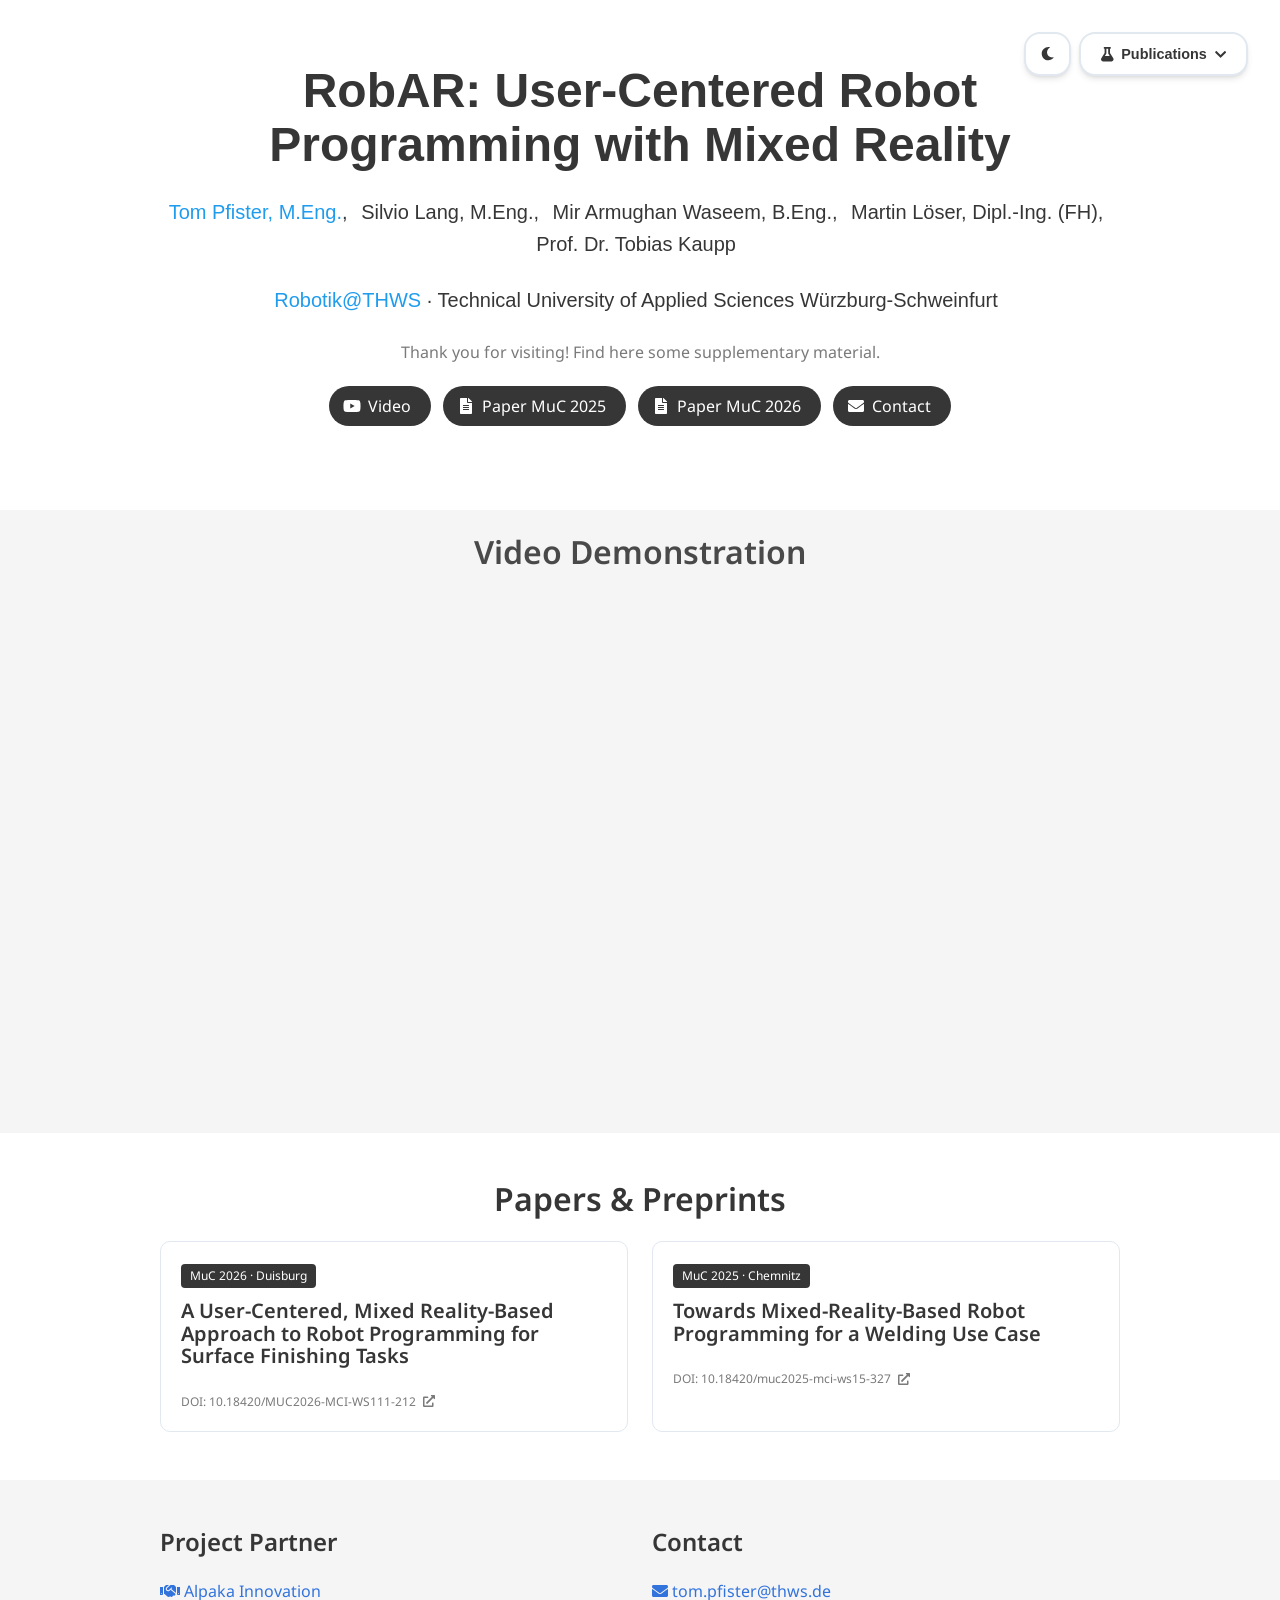
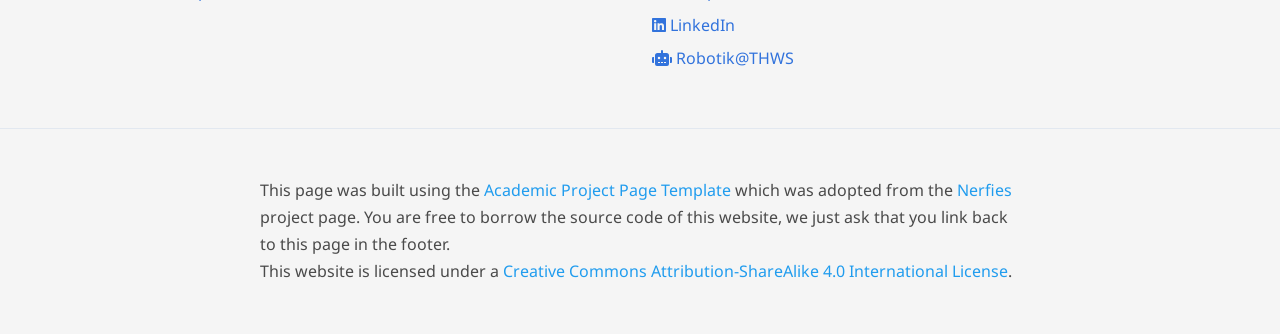
==== index.html @ 3c0c820f "Restyle page after the IDMP project page Google Sans/Noto Sans, flat grey bands, dark pill buttons, " ====
<!DOCTYPE html>
<html lang="en">
<head>
  <meta charset="utf-8">
  <meta name="viewport" content="width=device-width, initial-scale=1">

  <!-- Primary Meta Tags -->
  <meta name="title" content="RobAR - User-Centered Robot Programming with Mixed Reality">
  <meta name="description" content="RobAR: user-centered, code-free industrial robot programming with Mixed Reality. Videos, papers and supplementary material from THWS.">
  <meta name="keywords" content="Mixed Reality, Robot Programming, Human-Robot Interaction, Welding, Surface Finishing, Meta Quest 3, THWS">
  <meta name="author" content="Tom Pfister, Silvio Lang, Mir Armughan Waseem, Martin Löser, Tobias Kaupp">
  <meta name="robots" content="index, follow">
  <meta name="language" content="English">

  <!-- Open Graph / Facebook -->
  <meta property="og:type" content="website">
  <meta property="og:site_name" content="Robotik@THWS">
  <meta property="og:title" content="RobAR - User-Centered Robot Programming with Mixed Reality">
  <meta property="og:description" content="RobAR: user-centered, code-free industrial robot programming with Mixed Reality. Videos, papers and supplementary material from THWS.">
  <meta property="og:url" content="https://pfisteto.github.io/RobAR/">
  <!-- TODO: Swap for a 1200x630px preview image (then set width/height and twitter:card summary_large_image) -->
  <meta property="og:image" content="https://pfisteto.github.io/RobAR/static/images/favicon.png">
  <meta property="og:image:width" content="64">
  <meta property="og:image:height" content="64">
  <meta property="og:image:alt" content="RobAR - Mixed Reality Robot Programming">

  <!-- Twitter -->
  <meta name="twitter:card" content="summary">
  <meta name="twitter:title" content="RobAR - User-Centered Robot Programming with Mixed Reality">
  <meta name="twitter:description" content="RobAR: user-centered, code-free industrial robot programming with Mixed Reality. Videos, papers and supplementary material from THWS.">
  <meta name="twitter:image" content="https://pfisteto.github.io/RobAR/static/images/favicon.png">
  <meta name="twitter:image:alt" content="RobAR - Mixed Reality Robot Programming">

  <!-- Additional SEO -->
  <meta name="theme-color" content="#2563eb">
  <meta name="msapplication-TileColor" content="#2563eb">
  <meta name="apple-mobile-web-app-capable" content="yes">
  <meta name="apple-mobile-web-app-status-bar-style" content="default">

  <!-- Preconnect for performance -->
  <link rel="preconnect" href="https://fonts.googleapis.com">
  <link rel="preconnect" href="https://fonts.gstatic.com" crossorigin>
  <link rel="preconnect" href="https://ajax.googleapis.com">
  <link rel="preconnect" href="https://cdn.jsdelivr.net">


  <title>RobAR - User-Centered Robot Programming with Mixed Reality</title>

  <!-- Favicon and App Icons -->
  <link rel="icon" type="image/png" sizes="64x64" href="static/images/favicon.png">
  <link rel="apple-touch-icon" href="static/images/favicon.png">

  <!-- Theme: stored choice wins, otherwise follow the system setting. Runs before CSS to avoid a flash. -->
  <script>
    (function() {
      var stored = null;
      try { stored = localStorage.getItem('theme'); } catch (e) {}
      var dark = stored ? stored === 'dark' : window.matchMedia('(prefers-color-scheme: dark)').matches;
      document.documentElement.setAttribute('data-theme', dark ? 'dark' : 'light');
    })();
  </script>

  <!-- Critical CSS - Load synchronously -->
  <link rel="stylesheet" href="static/css/bulma.min.css">
  <link rel="stylesheet" href="static/css/index.css">

  <!-- Non-critical CSS - Load asynchronously -->
  <link rel="preload" href="static/css/bulma-carousel.min.css" as="style" onload="this.onload=null;this.rel='stylesheet'">
  <link rel="preload" href="static/css/bulma-slider.min.css" as="style" onload="this.onload=null;this.rel='stylesheet'">

  <!-- Fallback for browsers that don't support preload -->
  <noscript>
    <link rel="stylesheet" href="static/css/bulma-carousel.min.css">
    <link rel="stylesheet" href="static/css/bulma-slider.min.css">
  </noscript>

  <!-- Fonts - Optimized loading -->
  <link href="https://fonts.googleapis.com/css?family=Google+Sans|Noto+Sans|Castoro" rel="stylesheet">

  <!-- Defer non-critical JavaScript -->
  <script defer src="https://ajax.googleapis.com/ajax/libs/jquery/3.5.1/jquery.min.js"></script>
  <script defer src="static/js/fontawesome.all.min.js"></script>
  <script defer src="static/js/bulma-carousel.min.js"></script>
  <script defer src="static/js/bulma-slider.min.js"></script>
  <script defer src="static/js/index.js"></script>

  <!-- Website/Organization Structured Data -->
  <script type="application/ld+json">
  {
    "@context": "https://schema.org",
    "@type": "ResearchProject",
    "name": "RobAR - User-Centered Robot Programming with Mixed Reality",
    "url": "https://pfisteto.github.io/RobAR/",
    "parentOrganization": {
      "@type": "Organization",
      "name": "Technical University of Applied Sciences Würzburg-Schweinfurt (THWS)",
      "url": "https://robotik.thws.de/"
    },
    "member": {
      "@type": "Person",
      "name": "Tom Pfister",
      "email": "tom.pfister@thws.de"
    }
  }
  </script>
</head>
<body>


  <!-- Scroll to Top Button -->
  <button class="scroll-to-top" onclick="scrollToTop()" title="Scroll to top" aria-label="Scroll to top">
    <i class="fas fa-chevron-up"></i>
  </button>

  <!-- Publications Dropdown -->
  <div class="more-works-container">
    <button class="theme-toggle" onclick="toggleTheme()" title="Toggle dark mode" aria-label="Toggle dark mode">
      <span class="icon-moon"><i class="fas fa-moon"></i></span>
      <span class="icon-sun"><i class="fas fa-sun"></i></span>
    </button>
    <button class="more-works-btn" onclick="toggleMoreWorks()" title="Publications">
      <i class="fas fa-flask"></i>
      Publications
      <i class="fas fa-chevron-down dropdown-arrow"></i>
    </button>
    <div class="more-works-dropdown" id="moreWorksDropdown">
      <div class="dropdown-header">
        <h4>RobAR Publications</h4>
        <button class="close-btn" onclick="toggleMoreWorks()">
          <i class="fas fa-times"></i>
        </button>
      </div>
      <div class="works-list">
        <a href="https://doi.org/10.18420/MUC2026-MCI-WS111-212" class="work-item" target="_blank">
          <div class="work-info">
            <h5>A User-Centered, Mixed Reality-Based Approach to Robot Programming for Surface Finishing Tasks</h5>
            <span class="work-venue">Mensch und Computer 2026 · Duisburg</span>
          </div>
          <i class="fas fa-external-link-alt"></i>
        </a>
        <a href="https://doi.org/10.18420/muc2025-mci-ws15-327" class="work-item" target="_blank">
          <div class="work-info">
            <h5>Towards Mixed-Reality-Based Robot Programming for a Welding Use Case</h5>
            <span class="work-venue">Mensch und Computer 2025 · Chemnitz</span>
          </div>
          <i class="fas fa-external-link-alt"></i>
        </a>
      </div>
    </div>
  </div>

  <main id="main-content">
  <section class="hero">
    <div class="hero-body">
      <div class="container is-max-desktop">
        <div class="columns is-centered">
          <div class="column has-text-centered">
            <h1 class="title is-1 publication-title">RobAR: User-Centered Robot Programming with Mixed Reality</h1>
            <div class="is-size-5 publication-authors">
              <span class="author-block">
                <a href="https://www.linkedin.com/in/tom-pfister-b4258a197/" target="_blank">Tom Pfister, M.Eng.</a>,</span>
              <span class="author-block">Silvio Lang, M.Eng.,</span>
              <span class="author-block">Mir Armughan Waseem, B.Eng.,</span>
              <span class="author-block">Martin Löser, Dipl.-Ing. (FH),</span>
              <span class="author-block">Prof. Dr. Tobias Kaupp</span>
            </div>

            <div class="is-size-5 publication-authors">
              <span class="author-block"><a href="https://robotik.thws.de/" target="_blank">Robotik@THWS</a> · Technical University of Applied Sciences Würzburg-Schweinfurt</span>
            </div>

            <p class="is-size-6 has-text-grey mt-3">Thank you for visiting! Find here some supplementary material.</p>

            <div class="column has-text-centered">
              <div class="publication-links">
                <span class="link-block">
                  <a href="https://youtu.be/GiMknJbRXQQ" target="_blank"
                  class="external-link button is-normal is-rounded is-dark">
                    <span class="icon">
                      <i class="fab fa-youtube"></i>
                    </span>
                    <span>Video</span>
                  </a>
                </span>

                <span class="link-block">
                  <a href="https://doi.org/10.18420/muc2025-mci-ws15-327" target="_blank"
                  class="external-link button is-normal is-rounded is-dark">
                    <span class="icon">
                      <i class="fas fa-file-alt"></i>
                    </span>
                    <span>Paper MuC 2025</span>
                  </a>
                </span>

                <span class="link-block">
                  <a href="https://doi.org/10.18420/MUC2026-MCI-WS111-212" target="_blank"
                  class="external-link button is-normal is-rounded is-dark">
                    <span class="icon">
                      <i class="fas fa-file-alt"></i>
                    </span>
                    <span>Paper MuC 2026</span>
                  </a>
                </span>

                <span class="link-block">
                  <a href="#contact"
                  class="external-link button is-normal is-rounded is-dark">
                    <span class="icon">
                      <i class="fas fa-envelope"></i>
                    </span>
                    <span>Contact</span>
                  </a>
                </span>
              </div>
            </div>
          </div>
        </div>
      </div>
    </div>
  </section>


<!-- Youtube video -->
<section class="hero is-small is-light">
  <div class="hero-body">
    <div class="container">
      <h2 class="title is-3 has-text-centered">Video Demonstration</h2>
      <div class="columns is-centered has-text-centered">
        <div class="column is-four-fifths">
          <div class="publication-video">
            <iframe src="https://www.youtube-nocookie.com/embed/GiMknJbRXQQ" title="RobAR video demonstration" frameborder="0" allow="autoplay; encrypted-media; picture-in-picture" allowfullscreen></iframe>
          </div>
        </div>
      </div>
    </div>
  </div>
</section>
<!-- End youtube video -->


<!-- Papers -->
<section class="section">
  <div class="container is-max-desktop">
    <h2 class="title is-3 has-text-centered">Papers &amp; Preprints</h2>
    <div class="columns is-multiline">
      <div class="column is-half">
        <a class="box resource-card" href="https://doi.org/10.18420/MUC2026-MCI-WS111-212" target="_blank">
          <span class="tag is-dark mb-3">MuC 2026 · Duisburg</span>
          <p class="title is-5">A User-Centered, Mixed Reality-Based Approach to Robot Programming for Surface Finishing Tasks</p>
          <p class="is-size-7 has-text-grey">DOI: 10.18420/MUC2026-MCI-WS111-212 <i class="fas fa-external-link-alt ml-1"></i></p>
        </a>
      </div>
      <div class="column is-half">
        <a class="box resource-card" href="https://doi.org/10.18420/muc2025-mci-ws15-327" target="_blank">
          <span class="tag is-dark mb-3">MuC 2025 · Chemnitz</span>
          <p class="title is-5">Towards Mixed-Reality-Based Robot Programming for a Welding Use Case</p>
          <p class="is-size-7 has-text-grey">DOI: 10.18420/muc2025-mci-ws15-327 <i class="fas fa-external-link-alt ml-1"></i></p>
        </a>
      </div>
    </div>
  </div>
</section>
<!-- End papers -->


<!-- Partner & Contact -->
<section class="section has-background-light" id="contact">
  <div class="container is-max-desktop">
    <div class="columns">
      <div class="column is-half">
        <h2 class="title is-4">Project Partner</h2>
        <ul class="link-list">
          <li><a href="https://www.alpaka-innovation.de/produkte/schweisscobot/" target="_blank"><i class="fas fa-handshake"></i> Alpaka Innovation</a></li>
        </ul>
      </div>
      <div class="column is-half">
        <h2 class="title is-4">Contact</h2>
        <ul class="link-list">
          <li><a href="mailto:tom.pfister@thws.de"><i class="fas fa-envelope"></i> tom.pfister@thws.de</a></li>
          <li><a href="https://www.linkedin.com/in/tom-pfister-b4258a197/" target="_blank"><i class="fab fa-linkedin"></i> LinkedIn</a></li>
          <li><a href="https://robotik.thws.de/" target="_blank"><i class="fas fa-robot"></i> Robotik@THWS</a></li>
        </ul>
      </div>
    </div>
  </div>
</section>
<!-- End partner & contact -->

  </main>

  <footer class="footer">
  <div class="container">
    <div class="columns is-centered">
      <div class="column is-8">
        <div class="content">

          <p>
            This page was built using the <a href="https://github.com/eliahuhorwitz/Academic-project-page-template" target="_blank">Academic Project Page Template</a> which was adopted from the <a href="https://nerfies.github.io" target="_blank">Nerfies</a> project page.
            You are free to borrow the source code of this website, we just ask that you link back to this page in the footer. <br> This website is licensed under a <a rel="license"  href="http://creativecommons.org/licenses/by-sa/4.0/" target="_blank">Creative
            Commons Attribution-ShareAlike 4.0 International License</a>.
          </p>

        </div>
      </div>
    </div>
  </div>
</footer>

  </body>
  </html>
---- static/css/index.css ----
/* Modern CSS Variables for consistent theming */
:root {
  --primary-color: #209cee;
  --primary-hover: #0f81cc;
  --secondary-color: #64748b;
  --accent-color: #0ea5e9;
  --text-primary: #363636;
  --text-secondary: #4a4a4a;
  --text-light: #94a3b8;
  --background-primary: #ffffff;
  --background-secondary: #f5f5f5;
  --background-accent: #f1f5f9;
  --border-color: #e2e8f0;
  --shadow-sm: 0 1px 2px 0 rgb(0 0 0 / 0.05);
  --shadow-md: 0 4px 6px -1px rgb(0 0 0 / 0.1), 0 2px 4px -2px rgb(0 0 0 / 0.1);
  --shadow-lg: 0 10px 15px -3px rgb(0 0 0 / 0.1), 0 4px 6px -4px rgb(0 0 0 / 0.1);
  --shadow-xl: 0 20px 25px -5px rgb(0 0 0 / 0.1), 0 8px 10px -6px rgb(0 0 0 / 0.1);
  --gradient-primary: linear-gradient(135deg, #667eea 0%, #764ba2 100%);
  --gradient-accent: linear-gradient(135deg, #f093fb 0%, #f5576c 100%);
  --gradient-subtle: linear-gradient(135deg, #ffecd2 0%, #fcb69f 100%);
  --border-radius: 12px;
  --border-radius-lg: 16px;
  --transition: all 0.3s cubic-bezier(0.4, 0, 0.2, 1);
}

/* Smooth scrolling for better UX */
html {
  scroll-behavior: smooth;
}

body {
  font-family: 'Noto Sans', 'Segoe UI', -apple-system, BlinkMacSystemFont, sans-serif;
  color: var(--text-primary);
  line-height: 1.6;
  font-size: 16px;
  background-color: var(--background-primary);
  -webkit-font-smoothing: antialiased;
  -moz-osx-font-smoothing: grayscale;
}


/* Modern Button Styles */
.button {
  border-radius: 9999px !important;
  font-weight: 400 !important;
  transition: var(--transition) !important;
  border: 2px solid transparent !important;
  position: relative;
  overflow: hidden;
}

.button.is-dark {
  background: #363636 !important;
  border: none !important;
  color: white !important;
}

.button.is-dark:hover {
  background: #292929 !important;
}

.footer .icon-link {
    font-size: 25px;
    color: var(--text-secondary);
    transition: var(--transition);
}

.footer .icon-link:hover {
    color: var(--primary-color);
    transform: translateY(-2px);
}

.link-block a {
    margin: 8px 4px;
}

.dnerf {
  font-variant: small-caps;
}


/* Hero Section Modernization */
.hero {
  position: relative;
  overflow: hidden;
}

.hero.is-light {
  background: var(--background-secondary);
}

.hero-body {
  padding: 4rem 1.5rem;
}

.teaser .hero-body {
  padding-top: 2rem;
  padding-bottom: 4rem;
}

.teaser {
  font-family: 'Inter', sans-serif;
}


/* Publication Content Styling */
.publication-title {
    font-family: 'Google Sans', sans-serif !important;
    font-weight: 600 !important;
    color: var(--text-primary) !important;
    margin-bottom: 1.5rem !important;
    line-height: 1.125 !important;
}

.publication-banner {
  max-height: 70vh;
  border-radius: var(--border-radius-lg);
  overflow: hidden;
  box-shadow: var(--shadow-xl);
  margin: 2rem 0;
}

.publication-banner video {
  position: relative;
  left: auto;
  top: auto;
  transform: none;
  object-fit: cover;
  width: 100%;
  height: 100%;
  border-radius: var(--border-radius-lg);
}

.publication-header .hero-body {
  padding: 6rem 1.5rem 4rem;
}

.publication-authors {
    font-family: 'Google Sans', sans-serif !important;
    font-weight: 400;
    margin-bottom: 1.5rem;
}

.publication-venue {
    color: var(--text-secondary);
    width: fit-content;
    font-weight: 600;
    background: var(--background-accent);
    padding: 0.5rem 1rem;
    border-radius: var(--border-radius);
    margin-top: 1rem;
    display: inline-block;
}

.publication-awards {
    color: #ef4444;
    width: fit-content;
    font-weight: 700;
    background: linear-gradient(135deg, #fef2f2, #fee2e2);
    padding: 0.5rem 1rem;
    border-radius: var(--border-radius);
    border-left: 4px solid #ef4444;
    margin-top: 1rem;
}

.publication-authors a {
   color: var(--primary-color) !important;
   text-decoration: none;
   font-weight: 400;
   transition: var(--transition);
   position: relative;
}

.publication-authors a:hover {
    color: var(--primary-hover) !important;
    text-decoration: underline;
}

.author-block {
  display: inline-block;
  margin-right: 0.5rem;
}

.publication-banner img {
  border-radius: var(--border-radius-lg);
  box-shadow: var(--shadow-lg);
  transition: var(--transition);
}

.publication-banner img:hover {
  transform: scale(1.02);
  box-shadow: var(--shadow-xl);
}

/* Modern Video and Carousel Styling */
.publication-video {
    position: relative;
    width: 100%;
    height: 0;
    padding-bottom: 56.25%;
    overflow: hidden;
    border-radius: 10px !important;
}

.publication-video iframe {
    position: absolute;
    top: 0;
    left: 0;
    width: 100%;
    height: 100%;
    border-radius: 10px;
}

.publication-body img {
  border-radius: var(--border-radius);
  box-shadow: var(--shadow-md);
  transition: var(--transition);
}

.publication-body img:hover {
  transform: translateY(-2px);
  box-shadow: var(--shadow-lg);
}

.results-carousel {
  overflow: hidden;
  padding: 1rem 0;
}

.results-carousel .item {
  margin: 1rem;
  overflow: hidden;
  padding: 1.5rem;
  font-size: 0;
  background: var(--background-primary);
  border-radius: var(--border-radius-lg);
  box-shadow: var(--shadow-md);
  transition: var(--transition);
  border: 1px solid var(--border-color);
}

.results-carousel .item:hover {
  transform: translateY(-4px);
  box-shadow: var(--shadow-lg);
}

.results-carousel .item img,
.results-carousel video {
  margin: 0;
  border-radius: var(--border-radius);
  width: 100%;
  height: auto;
}

.results-carousel .subtitle {
  font-size: 1rem !important;
  color: var(--text-secondary);
  margin-top: 1rem;
  font-weight: 500;
}

/* Pagination and Misc Improvements */
.slider-pagination .slider-page {
  background: var(--primary-color);
  border-radius: 50%;
  transition: var(--transition);
}

.slider-pagination .slider-page.is-active {
  background: var(--primary-hover);
  transform: scale(1.2);
}

.eql-cntrb { 
  font-size: 0.875rem;
  color: var(--text-light);
  font-style: italic;
}

/* Section Titles */
.title.is-3 {
  font-family: 'Noto Sans', sans-serif !important;
  font-weight: 600 !important;
  color: var(--text-primary);
  margin-bottom: 1.5rem !important;
}

/* Content Improvements */
.content.has-text-justified {
  font-size: 1.1rem;
  line-height: 1.8;
  color: var(--text-secondary);
}

.content.has-text-justified p {
  margin-bottom: 1.5rem;
}

/* Footer Improvements */
.footer {
  background: var(--background-secondary);
  border-top: 1px solid var(--border-color);
  padding: 3rem 1.5rem;
}

.footer .content {
  color: var(--text-secondary);
  line-height: 1.7;
}

.footer a {
  color: var(--primary-color);
  text-decoration: none;
  transition: var(--transition);
}

.footer a:hover {
  color: var(--primary-hover);
  text-decoration: underline;
}

/* BibTeX Styling */
pre {
  background: var(--background-accent) !important;
  border: 1px solid var(--border-color) !important;
  border-radius: var(--border-radius) !important;
  padding: 1.5rem !important;
  font-size: 0.9rem !important;
  overflow-x: auto;
  box-shadow: var(--shadow-sm);
}

code {
  background: var(--background-accent) !important;
  color: var(--text-primary) !important;
  font-family: 'SF Mono', 'Monaco', 'Cascadia Code', 'Roboto Mono', monospace !important;
}

/* BibTeX Section Improvements */
.bibtex-header {
  display: flex;
  justify-content: space-between;
  align-items: center;
  margin-bottom: 1rem;
}

.copy-bibtex-btn {
  background: var(--primary-color);
  color: white;
  border: none;
  border-radius: var(--border-radius);
  padding: 0.75rem 1rem;
  font-size: 0.9rem;
  font-weight: 600;
  cursor: pointer;
  transition: var(--transition);
  display: inline-flex;
  align-items: center;
  gap: 0.5rem;
}

.copy-bibtex-btn:hover {
  background: var(--primary-hover);
  transform: translateY(-2px);
  box-shadow: var(--shadow-md);
}

.copy-bibtex-btn.copied {
  background: #10b981;
}

.copy-bibtex-btn.copied .copy-text::after {
  content: "ied!";
}

/* Scroll to Top Button */
.scroll-to-top {
  position: fixed;
  bottom: 2rem;
  right: 2rem;
  width: 50px;
  height: 50px;
  background: var(--primary-color);
  color: white;
  border: none;
  border-radius: 50%;
  cursor: pointer;
  opacity: 0;
  visibility: hidden;
  transition: var(--transition);
  z-index: 999;
  display: flex;
  align-items: center;
  justify-content: center;
  font-size: 1.2rem;
  box-shadow: var(--shadow-lg);
}

.scroll-to-top:hover {
  background: var(--primary-hover);
  transform: translateY(-3px);
  box-shadow: var(--shadow-xl);
}

.scroll-to-top.visible {
  opacity: 1;
  visibility: visible;
}


/* More Works Dropdown */
.more-works-container {
  position: fixed;
  top: 2rem;
  right: 2rem;
  z-index: 1000;
}

.more-works-btn {
  background: var(--background-primary);
  color: var(--text-primary);
  border: 2px solid var(--border-color);
  border-radius: var(--border-radius-lg);
  padding: 0.75rem 1.25rem;
  font-weight: 600;
  font-size: 0.9rem;
  box-shadow: var(--shadow-md);
  transition: var(--transition);
  cursor: pointer;
  text-decoration: none;
  display: inline-flex;
  align-items: center;
  gap: 0.5rem;
  font-family: 'Inter', sans-serif;
}

.more-works-btn:hover {
  transform: translateY(-2px);
  box-shadow: var(--shadow-lg);
  background: var(--background-secondary);
  border-color: var(--primary-color);
}

.more-works-btn .dropdown-arrow {
  transition: var(--transition);
  font-size: 0.8rem;
}

.more-works-btn.active .dropdown-arrow {
  transform: rotate(180deg);
}

.more-works-dropdown {
  position: absolute;
  top: calc(100% + 0.5rem);
  right: 0;
  width: 400px;
  max-width: 90vw;
  background: var(--background-primary);
  border: 1px solid var(--border-color);
  border-radius: var(--border-radius-lg);
  box-shadow: var(--shadow-xl);
  opacity: 0;
  visibility: hidden;
  transform: translateY(-10px);
  transition: var(--transition);
  max-height: 70vh;
  overflow-y: auto;
}

.more-works-dropdown.show {
  opacity: 1;
  visibility: visible;
  transform: translateY(0);
}

.dropdown-header {
  display: flex;
  justify-content: space-between;
  align-items: center;
  padding: 1.5rem 1.5rem 1rem;
  border-bottom: 1px solid var(--border-color);
}

.dropdown-header h4 {
  margin: 0;
  font-size: 1.1rem;
  font-weight: 700;
  color: var(--text-primary);
}

.close-btn {
  background: none;
  border: none;
  color: var(--text-secondary);
  cursor: pointer;
  padding: 0.5rem;
  border-radius: var(--border-radius);
  transition: var(--transition);
}

.close-btn:hover {
  background: var(--background-accent);
  color: var(--text-primary);
}

.works-list {
  padding: 1rem;
}

.work-item {
  display: flex;
  align-items: flex-start;
  justify-content: space-between;
  padding: 1rem;
  border-radius: var(--border-radius);
  text-decoration: none;
  color: inherit;
  transition: var(--transition);
  margin-bottom: 0.5rem;
}

.work-item:hover {
  background: var(--background-accent);
  transform: translateX(4px);
}

.work-info h5 {
  margin: 0 0 0.5rem 0;
  font-size: 1rem;
  font-weight: 500;
  color: var(--text-primary);
}

.work-info p {
  margin: 0 0 0.5rem 0;
  font-size: 0.9rem;
  color: var(--text-secondary);
  line-height: 1.4;
}

.work-venue {
  font-size: 0.8rem;
  color: var(--text-light);
  font-style: italic;
}

.work-item .fas {
  color: var(--text-light);
  font-size: 0.9rem;
  margin-top: 0.2rem;
  flex-shrink: 0;
}


/* Mobile Responsive Improvements */
@media screen and (max-width: 768px) {
  .hero-body {
    padding: 2rem 1rem;
  }
  
  .publication-header .hero-body {
    padding: 3rem 1rem 2rem;
  }
  
  .publication-title {
    font-size: 2.5rem !important;
    line-height: 1.2 !important;
    margin-bottom: 1.5rem !important;
  }
  
  .publication-authors {
    font-size: 1rem !important;
  }
  
  .button {
    margin: 0.25rem !important;
    font-size: 0.875rem !important;
    padding: 0.75rem 1rem !important;
  }
  
  .more-works-container {
    bottom: 2rem;
    right: 1rem;
    top: auto;
  }
  
  .more-works-btn {
    padding: 0.6rem 1rem;
    font-size: 0.8rem;
  }
  
  .more-works-dropdown {
    width: calc(100vw - 2rem);
    right: -1rem;
    bottom: calc(100% + 0.5rem);
    top: auto;
  }
  
  .results-carousel .item {
    margin: 0.5rem;
    padding: 1rem;
  }
  
  .teaser .hero-body {
    padding: 1rem;
  }
  
  .content.has-text-justified {
    font-size: 1rem;
  }
}

@media screen and (max-width: 480px) {
  .publication-title {
    font-size: 2rem !important;
  }
  
  .hero-body {
    padding: 1.5rem 0.75rem;
  }
  
  .more-works-container {
    position: fixed;
    bottom: 2rem;
    right: 1rem;
    z-index: 1000;
  }
  
  .more-works-btn {
    padding: 0.5rem 0.75rem;
    font-size: 0.75rem;
  }
  
  .more-works-dropdown {
    position: absolute;
    bottom: calc(100% + 0.5rem);
    right: 0;
    width: calc(100vw - 2rem);
    max-width: 90vw;
  }
  
  .link-block {
    display: block;
    margin-bottom: 0.5rem;
  }
  
  .button {
    width: 100%;
    justify-content: center;
  }
}

/* Tablet Responsive */
@media screen and (min-width: 769px) and (max-width: 1024px) {
  .hero-body {
    padding: 3rem 2rem;
  }
  
  .publication-header .hero-body {
    padding: 4rem 2rem 3rem;
  }
}

/* Animation for page load */
@keyframes fadeInUp {
  from {
    opacity: 0;
    transform: translateY(30px);
  }
  to {
    opacity: 1;
    transform: translateY(0);
  }
}

/* Improved focus states for accessibility */
.button:focus,
.related-works-btn:focus,
a:focus {
  outline: 2px solid var(--primary-color);
  outline-offset: 2px;
}


/* Print styles */
@media print {
  .more-works-container {
    display: none;
  }
  
  .hero, .section {
    animation: none;
  }
  
  .button {
    background: transparent !important;
    color: var(--text-primary) !important;
    box-shadow: none !important;
  }
}




/* RobAR: paper cards and link lists */
.resource-card {
  display: block;
  height: 100%;
  box-shadow: none;
  border: 1px solid var(--border-color);
  border-radius: 10px;
  transition: border-color 0.2s ease;
}

.resource-card:hover {
  border-color: var(--primary-color);
}

.link-list li {
  margin-bottom: 0.5rem;
}

.link-list i {
  width: 1.25rem;
  margin-right: 0.4rem;
  text-align: center;
}

/* Dark mode: set by data-theme on <html> (see theme script in index.html) */
[data-theme="dark"] {
  --primary-color: #60a5fa;
  --primary-hover: #93c5fd;
  --text-primary: #e5e7eb;
  --text-secondary: #9ca3af;
  --text-light: #6b7280;
  --background-primary: #121212;
  --background-secondary: #1a1c20;
  --background-accent: #24272d;
  --border-color: #2e3238;
  --shadow-md: 0 4px 6px -1px rgb(0 0 0 / 0.5), 0 2px 4px -2px rgb(0 0 0 / 0.5);
  --shadow-lg: 0 10px 15px -3px rgb(0 0 0 / 0.5), 0 4px 6px -4px rgb(0 0 0 / 0.5);
  --shadow-xl: 0 20px 25px -5px rgb(0 0 0 / 0.5), 0 8px 10px -6px rgb(0 0 0 / 0.5);
  color-scheme: dark;
}

[data-theme="dark"] body,
[data-theme="dark"] .hero:not(.is-light),
[data-theme="dark"] .section:not(.has-background-light) {
  background-color: var(--background-primary);
}

[data-theme="dark"] .has-background-light {
  background-color: var(--background-secondary) !important;
}

[data-theme="dark"] .title,
[data-theme="dark"] .hero.is-light .title,
[data-theme="dark"] .work-info h5 {
  color: var(--text-primary);
}

[data-theme="dark"] .subtitle,
[data-theme="dark"] .has-text-grey,
[data-theme="dark"] .publication-authors {
  color: var(--text-secondary) !important;
}

[data-theme="dark"] a {
  color: var(--primary-color);
}

[data-theme="dark"] .button.is-dark {
  background: var(--background-accent) !important;
  border: 1px solid var(--border-color) !important;
}

[data-theme="dark"] .button.is-dark:hover {
  background: #2e3238 !important;
}

[data-theme="dark"] .box {
  background-color: var(--background-secondary);
  border: 1px solid var(--border-color);
  box-shadow: none;
}

[data-theme="dark"] .resource-card:hover {
  border-color: var(--primary-color);
}

[data-theme="dark"] .tag.is-dark {
  background-color: var(--background-accent);
  color: var(--text-primary);
}

/* Theme toggle, sits next to the Publications button */
.more-works-container {
  display: flex;
  gap: 0.5rem;
}

.theme-toggle {
  background: var(--background-primary);
  color: var(--text-primary);
  border: 2px solid var(--border-color);
  border-radius: var(--border-radius-lg);
  box-shadow: var(--shadow-md);
  width: 2.9rem;
  cursor: pointer;
  transition: var(--transition);
}

.theme-toggle:hover {
  transform: translateY(-2px);
  border-color: var(--primary-color);
}

.theme-toggle .icon-sun,
[data-theme="dark"] .theme-toggle .icon-moon {
  display: none;
}

[data-theme="dark"] .theme-toggle .icon-sun {
  display: inline;
}
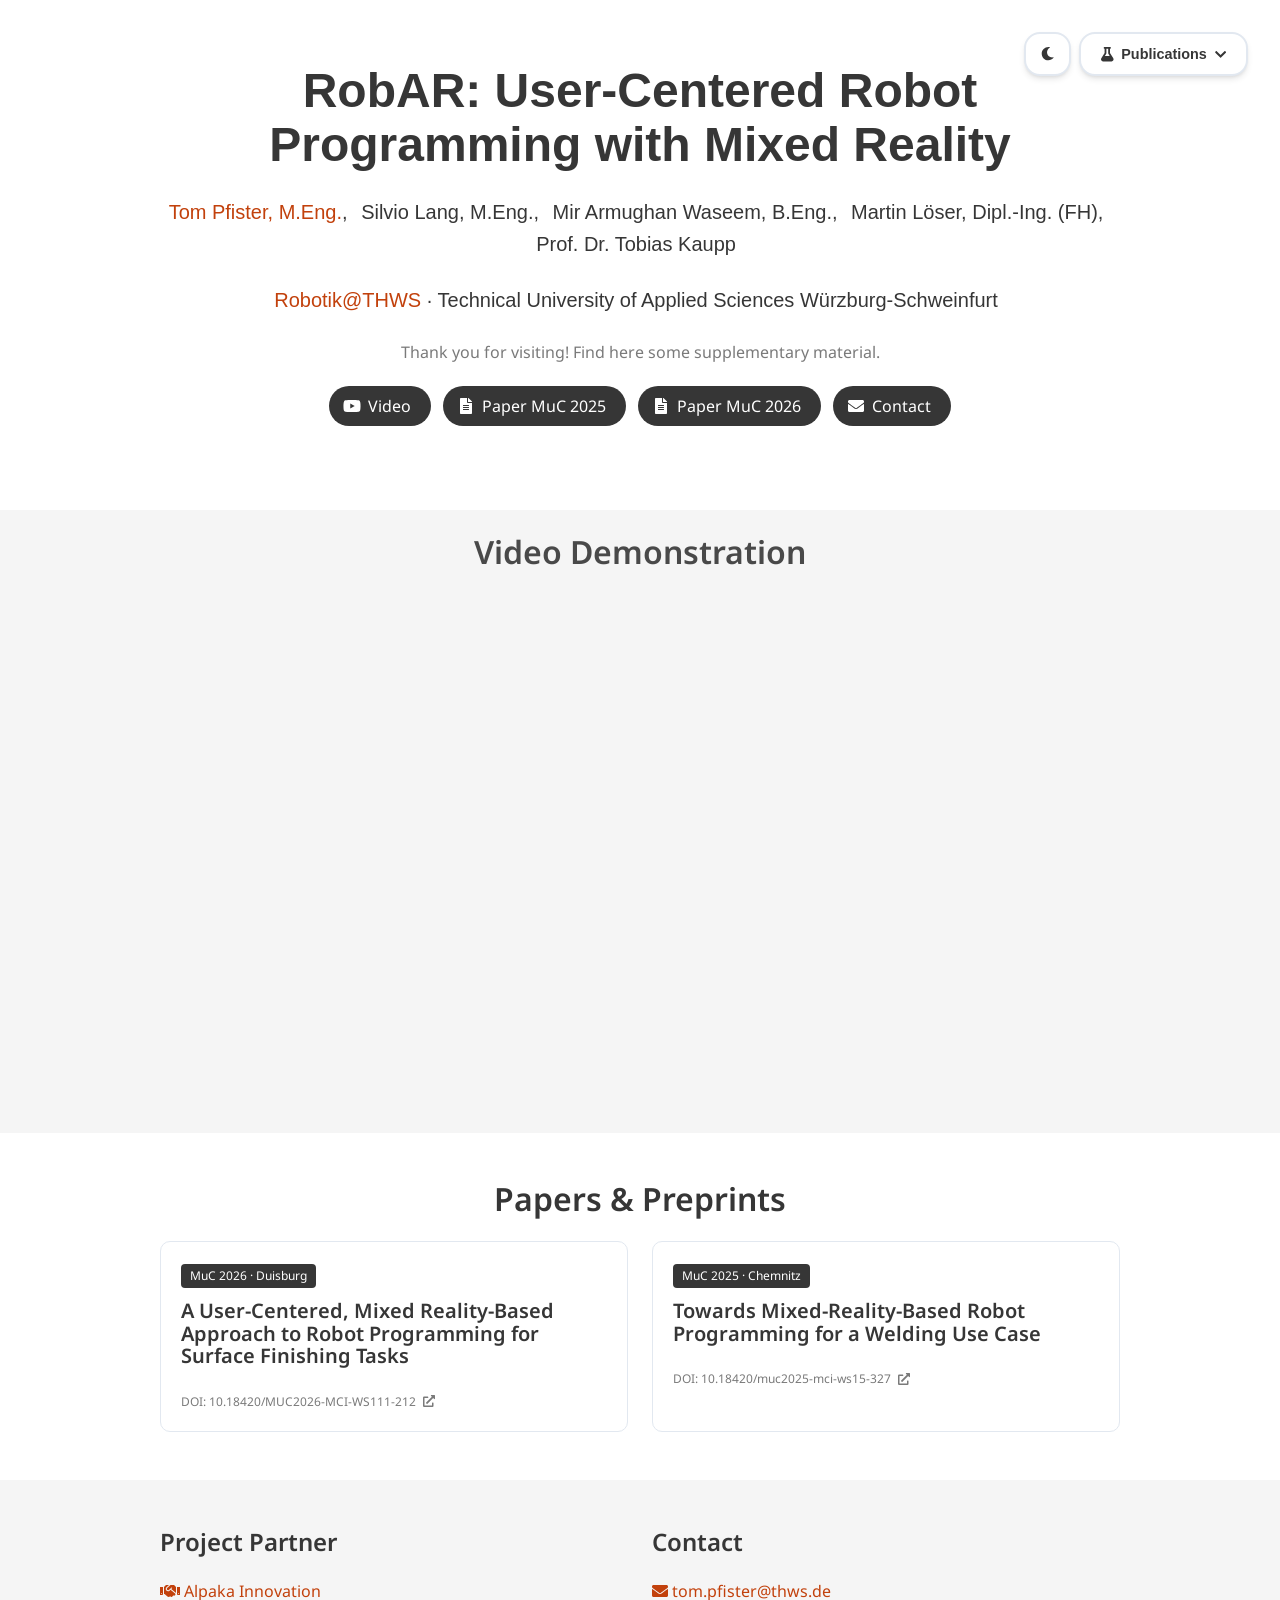
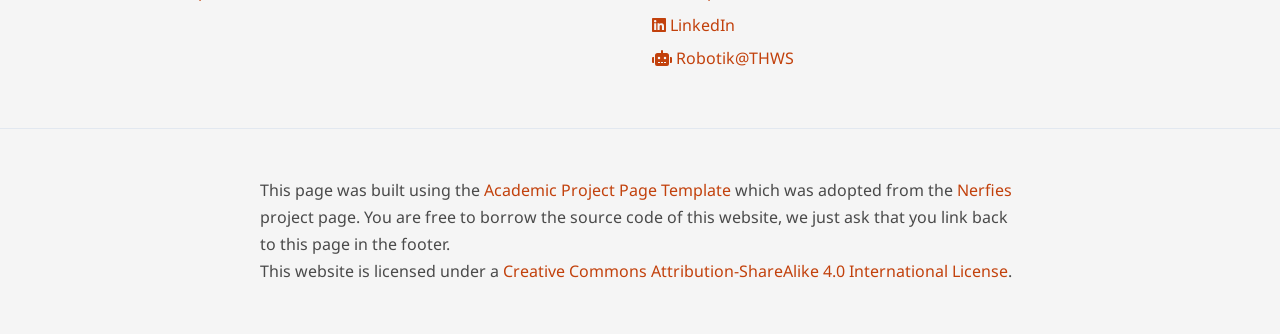
==== commit 67d1a1e3: "Switch accent color from blue to orange Orange-700 for links on light backgrounds (AA contrast), ora" ====
--- a/index.html
+++ b/index.html
@@ -32,8 +32,8 @@
   <meta name="twitter:image:alt" content="RobAR - Mixed Reality Robot Programming">
 
   <!-- Additional SEO -->
-  <meta name="theme-color" content="#2563eb">
-  <meta name="msapplication-TileColor" content="#2563eb">
+  <meta name="theme-color" content="#ea580c">
+  <meta name="msapplication-TileColor" content="#ea580c">
   <meta name="apple-mobile-web-app-capable" content="yes">
   <meta name="apple-mobile-web-app-status-bar-style" content="default">
 
--- a/static/css/index.css
+++ b/static/css/index.css
@@ -1,9 +1,9 @@
 /* Modern CSS Variables for consistent theming */
 :root {
-  --primary-color: #209cee;
-  --primary-hover: #0f81cc;
+  --primary-color: #c2410c;
+  --primary-hover: #9a3412;
   --secondary-color: #64748b;
-  --accent-color: #0ea5e9;
+  --accent-color: #f97316;
   --text-primary: #363636;
   --text-secondary: #4a4a4a;
   --text-light: #94a3b8;
@@ -704,6 +704,14 @@
 
 
 /* RobAR: paper cards and link lists */
+a {
+  color: var(--primary-color);
+}
+
+a:hover {
+  color: var(--primary-hover);
+}
+
 .resource-card {
   display: block;
   height: 100%;
@@ -729,8 +737,8 @@
 
 /* Dark mode: set by data-theme on <html> (see theme script in index.html) */
 [data-theme="dark"] {
-  --primary-color: #60a5fa;
-  --primary-hover: #93c5fd;
+  --primary-color: #fb923c;
+  --primary-hover: #fdba74;
   --text-primary: #e5e7eb;
   --text-secondary: #9ca3af;
   --text-light: #6b7280;
@@ -766,10 +774,6 @@
   color: var(--text-secondary) !important;
 }
 
-[data-theme="dark"] a {
-  color: var(--primary-color);
-}
-
 [data-theme="dark"] .button.is-dark {
   background: var(--background-accent) !important;
   border: 1px solid var(--border-color) !important;
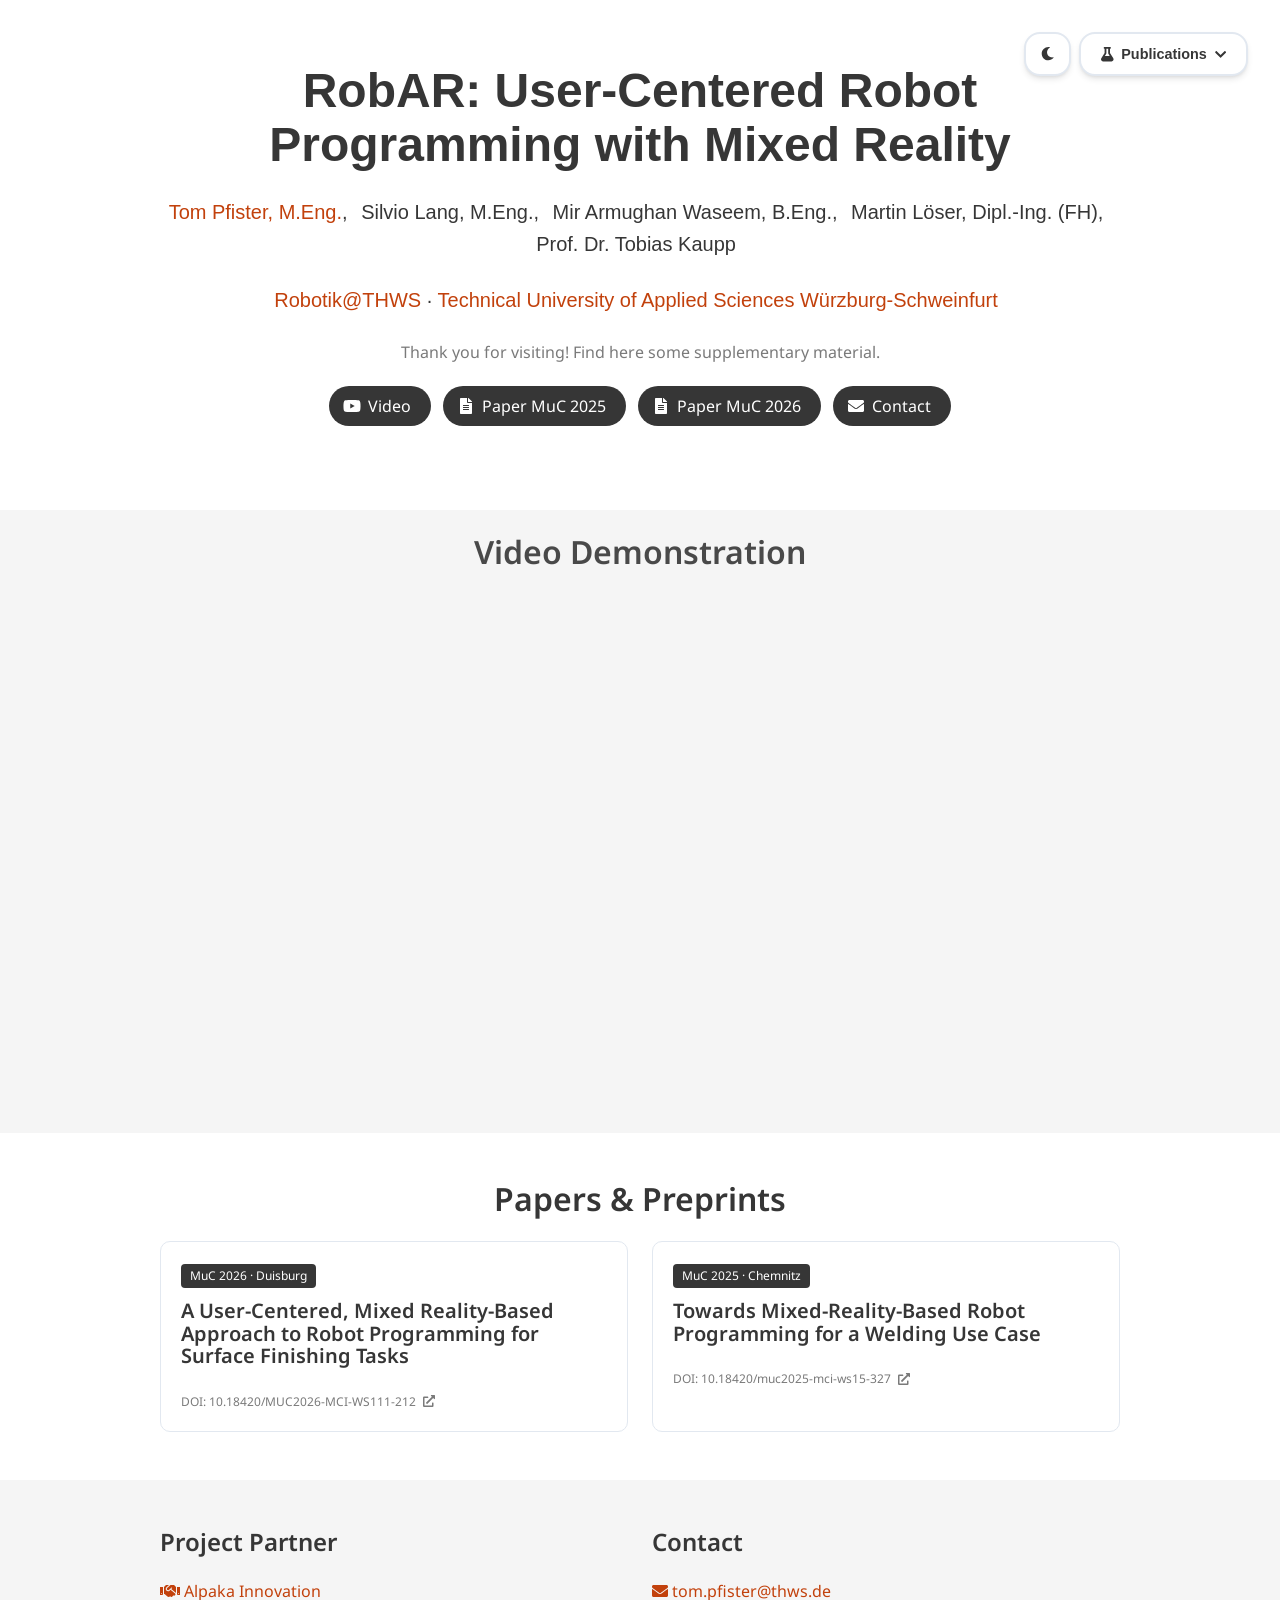
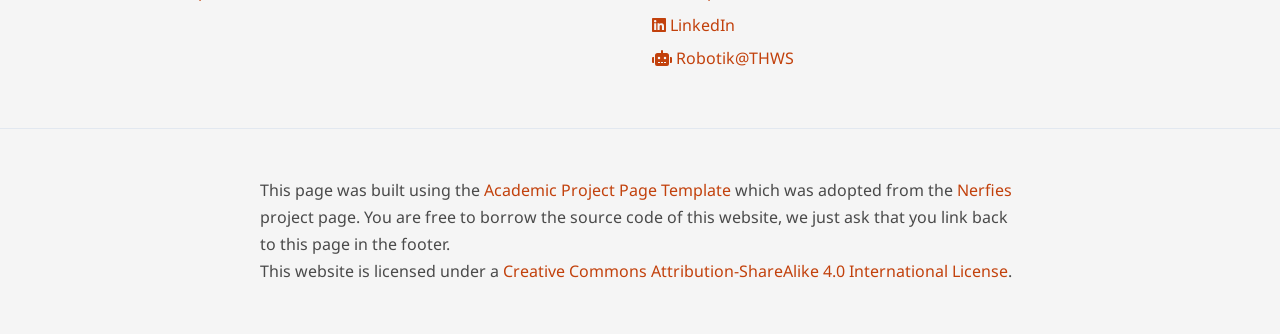
==== commit b4072fed: "Link university name to thws.de Co-Authored-By: Claude Opus 5.5 <noreply@anthropic.com>" ====
--- a/index.html
+++ b/index.html
@@ -166,7 +166,7 @@
             </div>
 
             <div class="is-size-5 publication-authors">
-              <span class="author-block"><a href="https://robotik.thws.de/" target="_blank">Robotik@THWS</a> · Technical University of Applied Sciences Würzburg-Schweinfurt</span>
+              <span class="author-block"><a href="https://robotik.thws.de/" target="_blank">Robotik@THWS</a> · <a href="https://www.thws.de/" target="_blank">Technical University of Applied Sciences Würzburg-Schweinfurt</a></span>
             </div>
 
             <p class="is-size-6 has-text-grey mt-3">Thank you for visiting! Find here some supplementary material.</p>
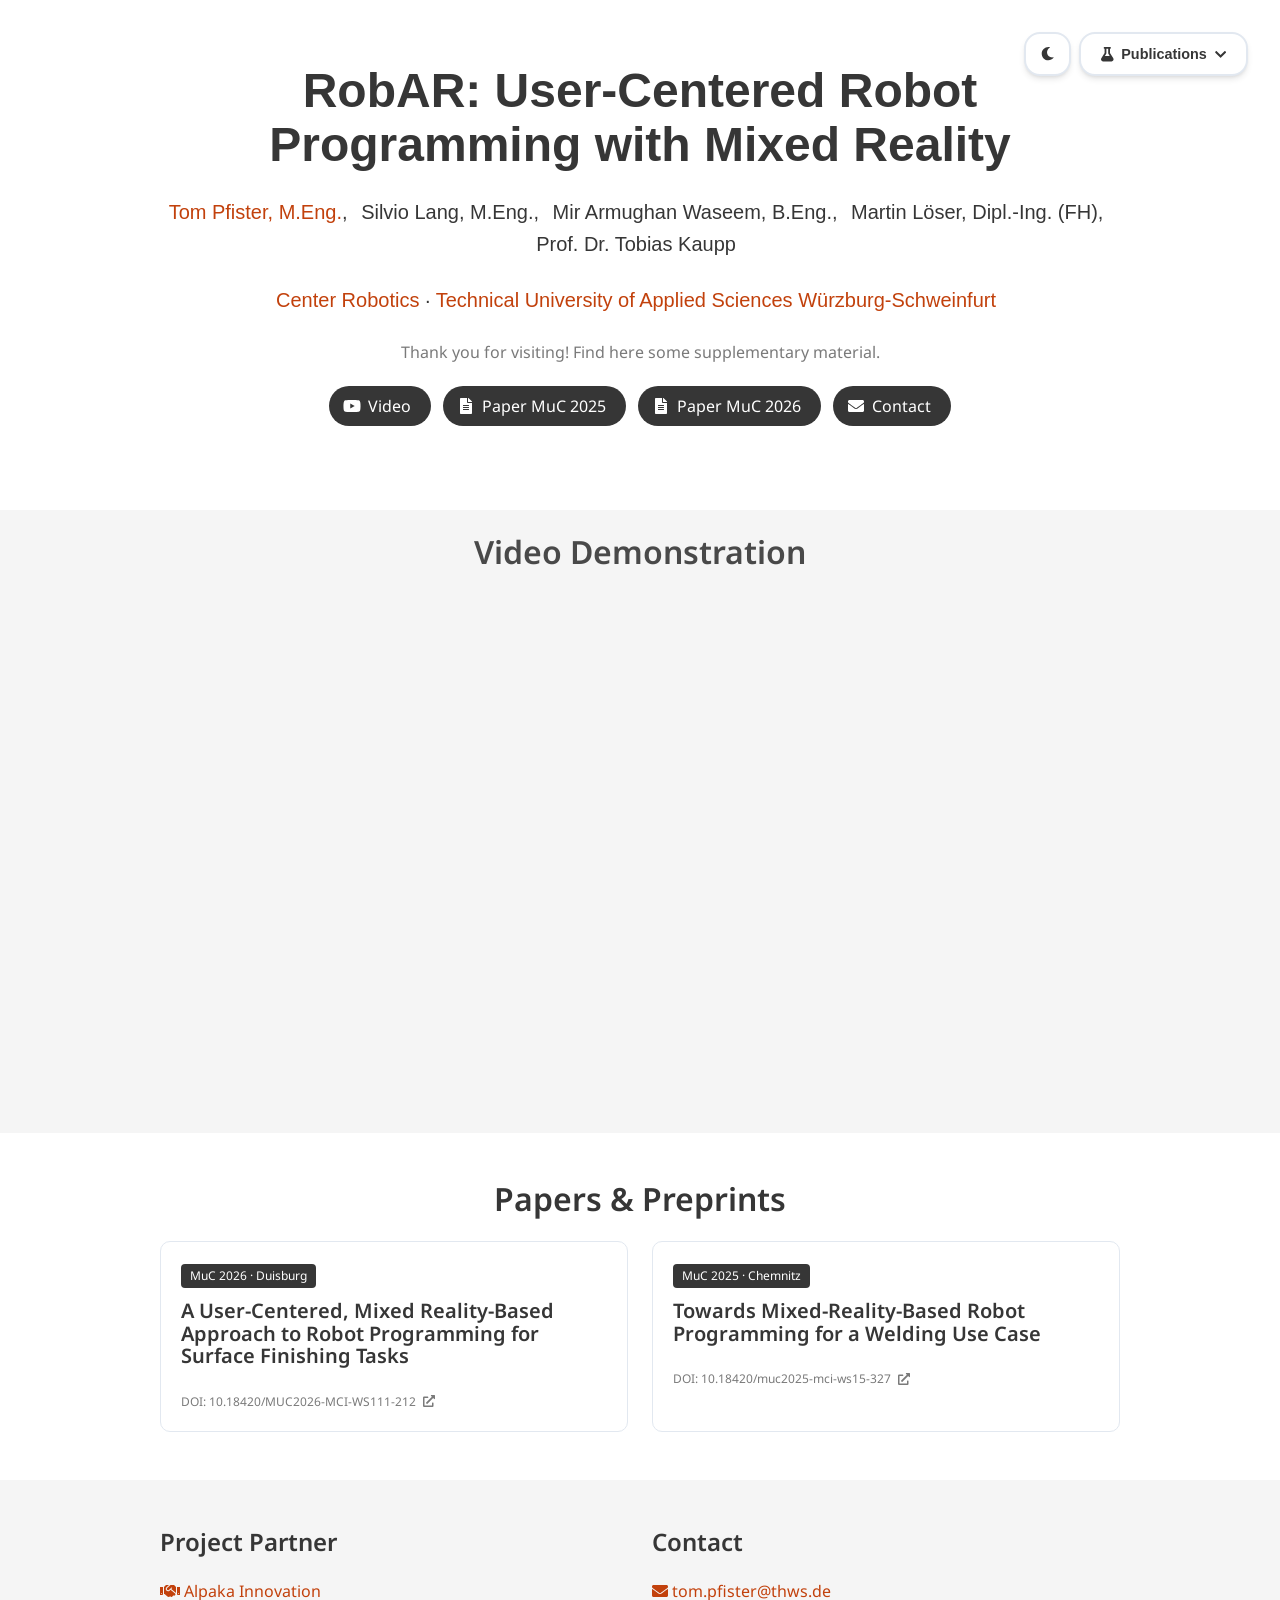
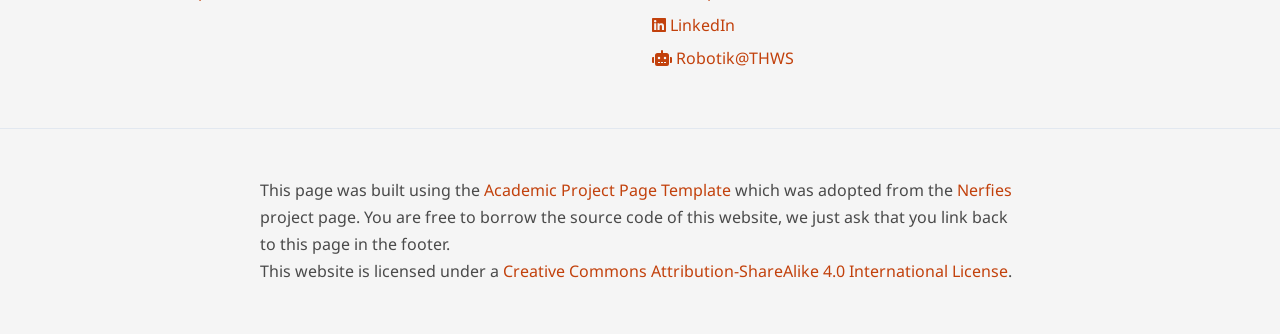
==== commit 34e27db6: "Name Center Robotics in the affiliation line Co-Authored-By: Claude Opus 5.5 <noreply@anthropic.com>" ====
--- a/index.html
+++ b/index.html
@@ -166,7 +166,7 @@
             </div>
 
             <div class="is-size-5 publication-authors">
-              <span class="author-block"><a href="https://robotik.thws.de/" target="_blank">Robotik@THWS</a> · <a href="https://www.thws.de/" target="_blank">Technical University of Applied Sciences Würzburg-Schweinfurt</a></span>
+              <span class="author-block"><a href="https://robotik.thws.de/" target="_blank">Center Robotics</a> · <a href="https://www.thws.de/" target="_blank">Technical University of Applied Sciences Würzburg-Schweinfurt</a></span>
             </div>
 
             <p class="is-size-6 has-text-grey mt-3">Thank you for visiting! Find here some supplementary material.</p>
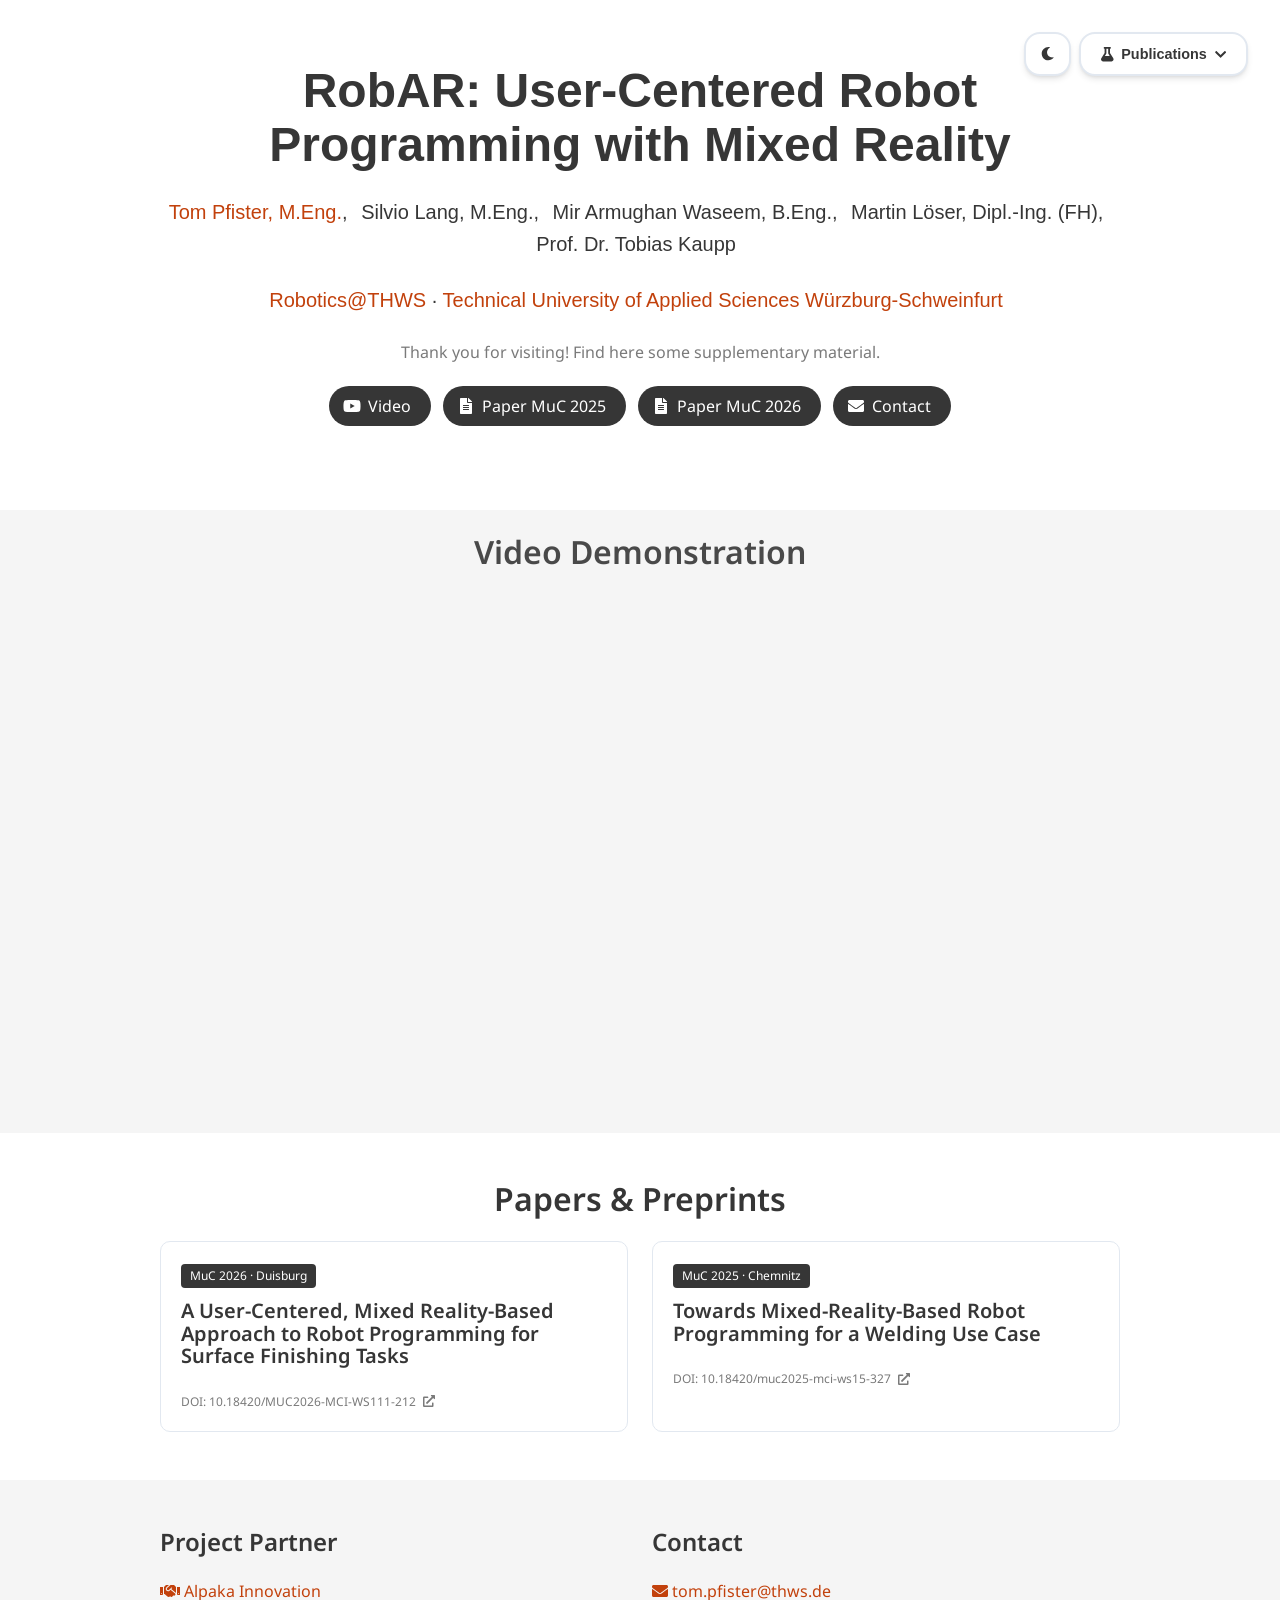
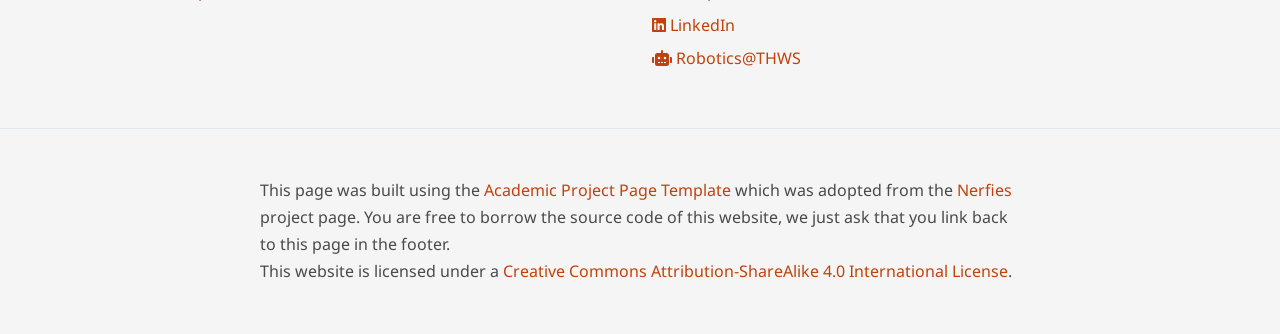
==== commit fef53a29: "Use Robotics@THWS as lab name throughout Co-Authored-By: Claude Opus 5.5 <noreply@anthropic.com>" ====
--- a/index.html
+++ b/index.html
@@ -14,7 +14,7 @@
 
   <!-- Open Graph / Facebook -->
   <meta property="og:type" content="website">
-  <meta property="og:site_name" content="Robotik@THWS">
+  <meta property="og:site_name" content="Robotics@THWS">
   <meta property="og:title" content="RobAR - User-Centered Robot Programming with Mixed Reality">
   <meta property="og:description" content="RobAR: user-centered, code-free industrial robot programming with Mixed Reality. Videos, papers and supplementary material from THWS.">
   <meta property="og:url" content="https://pfisteto.github.io/RobAR/">
@@ -166,7 +166,7 @@
             </div>
 
             <div class="is-size-5 publication-authors">
-              <span class="author-block"><a href="https://robotik.thws.de/" target="_blank">Center Robotics</a> · <a href="https://www.thws.de/" target="_blank">Technical University of Applied Sciences Würzburg-Schweinfurt</a></span>
+              <span class="author-block"><a href="https://robotik.thws.de/" target="_blank">Robotics@THWS</a> · <a href="https://www.thws.de/" target="_blank">Technical University of Applied Sciences Würzburg-Schweinfurt</a></span>
             </div>
 
             <p class="is-size-6 has-text-grey mt-3">Thank you for visiting! Find here some supplementary material.</p>
@@ -279,7 +279,7 @@
         <ul class="link-list">
           <li><a href="mailto:tom.pfister@thws.de"><i class="fas fa-envelope"></i> tom.pfister@thws.de</a></li>
           <li><a href="https://www.linkedin.com/in/tom-pfister-b4258a197/" target="_blank"><i class="fab fa-linkedin"></i> LinkedIn</a></li>
-          <li><a href="https://robotik.thws.de/" target="_blank"><i class="fas fa-robot"></i> Robotik@THWS</a></li>
+          <li><a href="https://robotik.thws.de/" target="_blank"><i class="fas fa-robot"></i> Robotics@THWS</a></li>
         </ul>
       </div>
     </div>
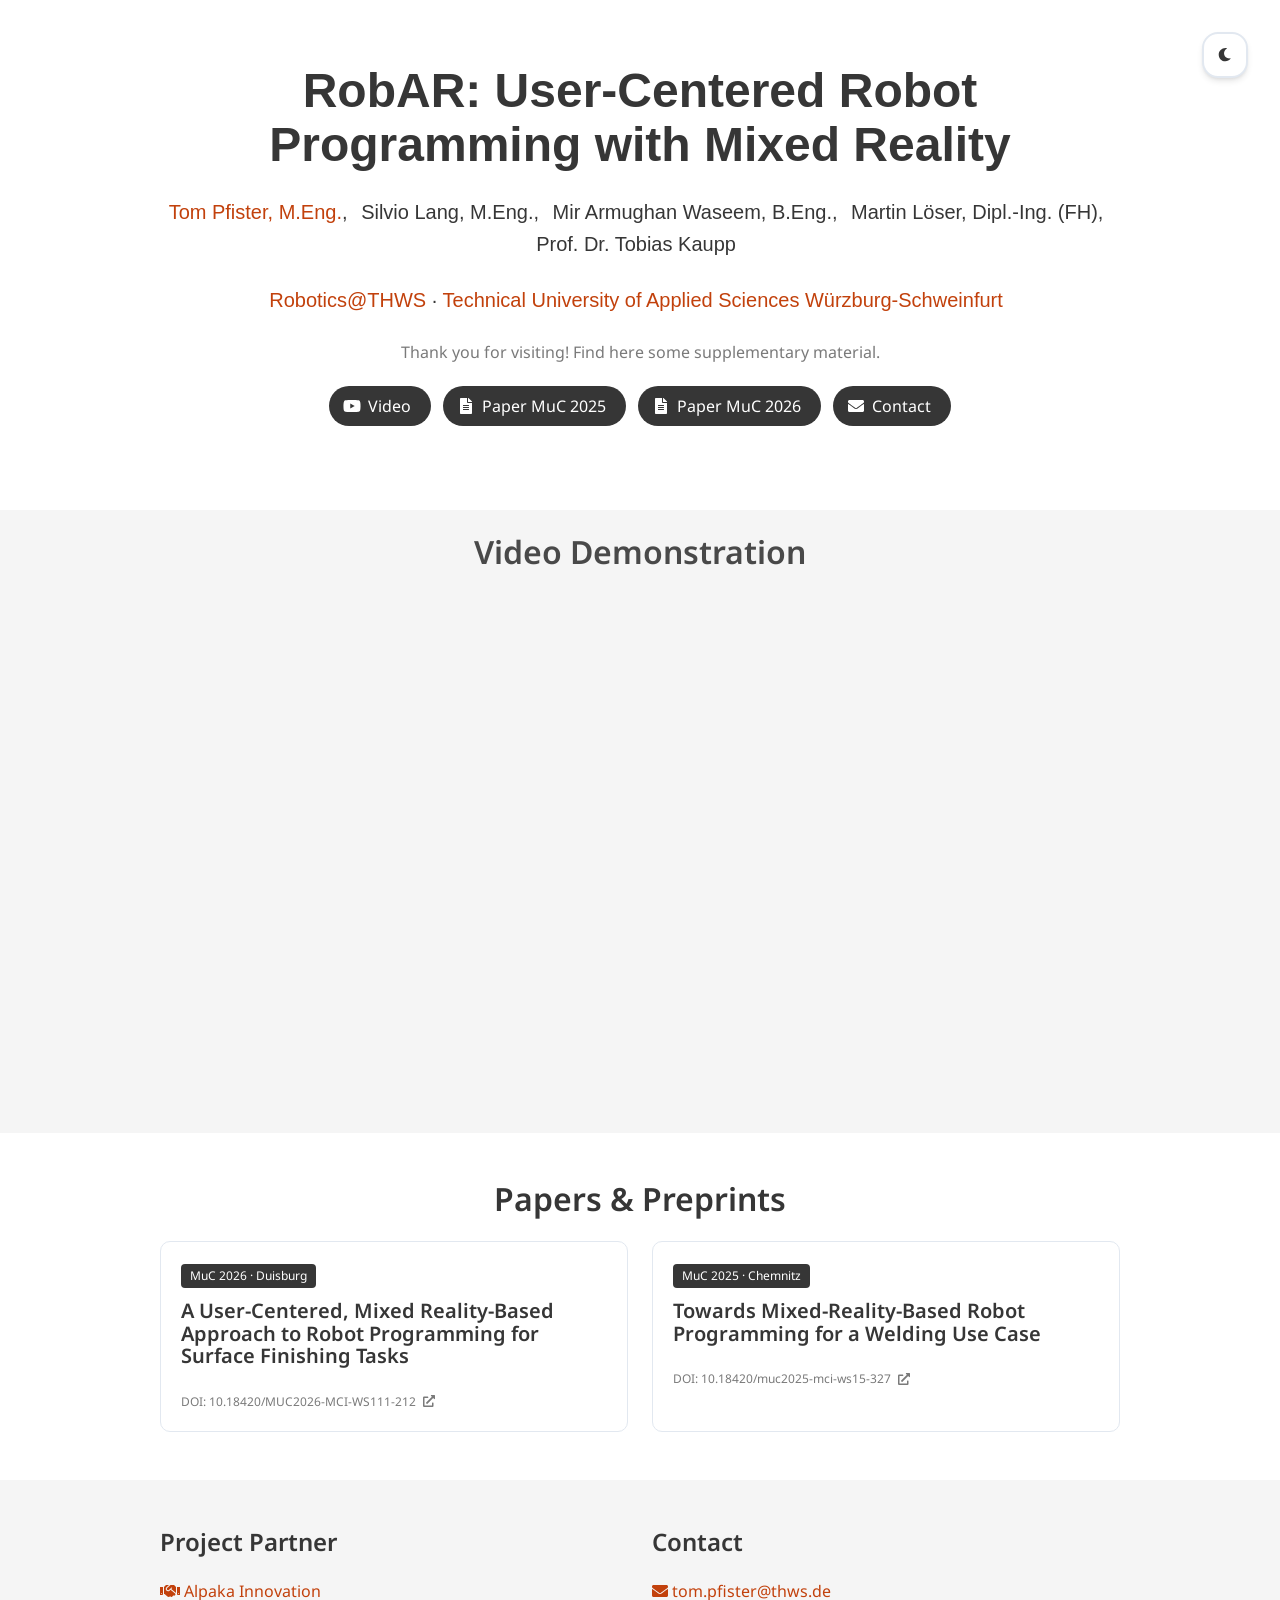
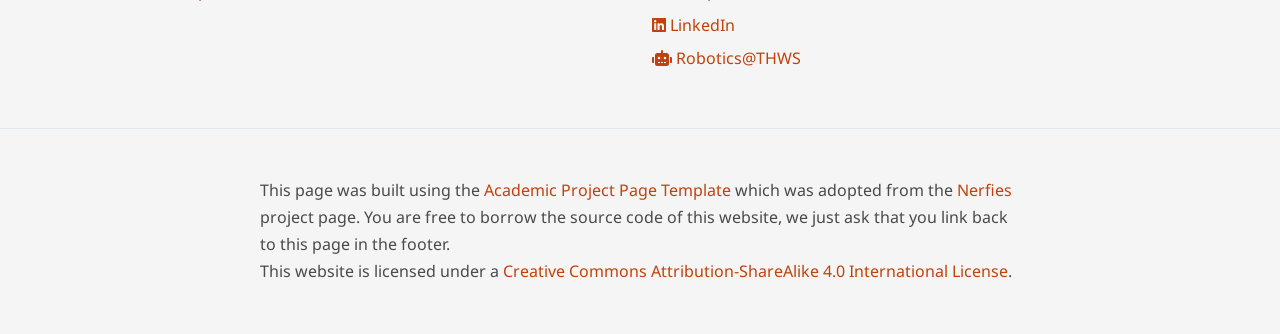
==== commit 7351613b: "Remove Publications dropdown Papers are already listed on the page; keep only the theme toggle in th" ====
--- a/index.html
+++ b/index.html
@@ -112,41 +112,12 @@
     <i class="fas fa-chevron-up"></i>
   </button>
 
-  <!-- Publications Dropdown -->
+  <!-- Theme toggle -->
   <div class="more-works-container">
     <button class="theme-toggle" onclick="toggleTheme()" title="Toggle dark mode" aria-label="Toggle dark mode">
       <span class="icon-moon"><i class="fas fa-moon"></i></span>
       <span class="icon-sun"><i class="fas fa-sun"></i></span>
     </button>
-    <button class="more-works-btn" onclick="toggleMoreWorks()" title="Publications">
-      <i class="fas fa-flask"></i>
-      Publications
-      <i class="fas fa-chevron-down dropdown-arrow"></i>
-    </button>
-    <div class="more-works-dropdown" id="moreWorksDropdown">
-      <div class="dropdown-header">
-        <h4>RobAR Publications</h4>
-        <button class="close-btn" onclick="toggleMoreWorks()">
-          <i class="fas fa-times"></i>
-        </button>
-      </div>
-      <div class="works-list">
-        <a href="https://doi.org/10.18420/MUC2026-MCI-WS111-212" class="work-item" target="_blank">
-          <div class="work-info">
-            <h5>A User-Centered, Mixed Reality-Based Approach to Robot Programming for Surface Finishing Tasks</h5>
-            <span class="work-venue">Mensch und Computer 2026 · Duisburg</span>
-          </div>
-          <i class="fas fa-external-link-alt"></i>
-        </a>
-        <a href="https://doi.org/10.18420/muc2025-mci-ws15-327" class="work-item" target="_blank">
-          <div class="work-info">
-            <h5>Towards Mixed-Reality-Based Robot Programming for a Welding Use Case</h5>
-            <span class="work-venue">Mensch und Computer 2025 · Chemnitz</span>
-          </div>
-          <i class="fas fa-external-link-alt"></i>
-        </a>
-      </div>
-    </div>
   </div>
 
   <main id="main-content">
--- a/static/css/index.css
+++ b/static/css/index.css
@@ -811,6 +811,7 @@
   border-radius: var(--border-radius-lg);
   box-shadow: var(--shadow-md);
   width: 2.9rem;
+  height: 2.9rem;
   cursor: pointer;
   transition: var(--transition);
 }
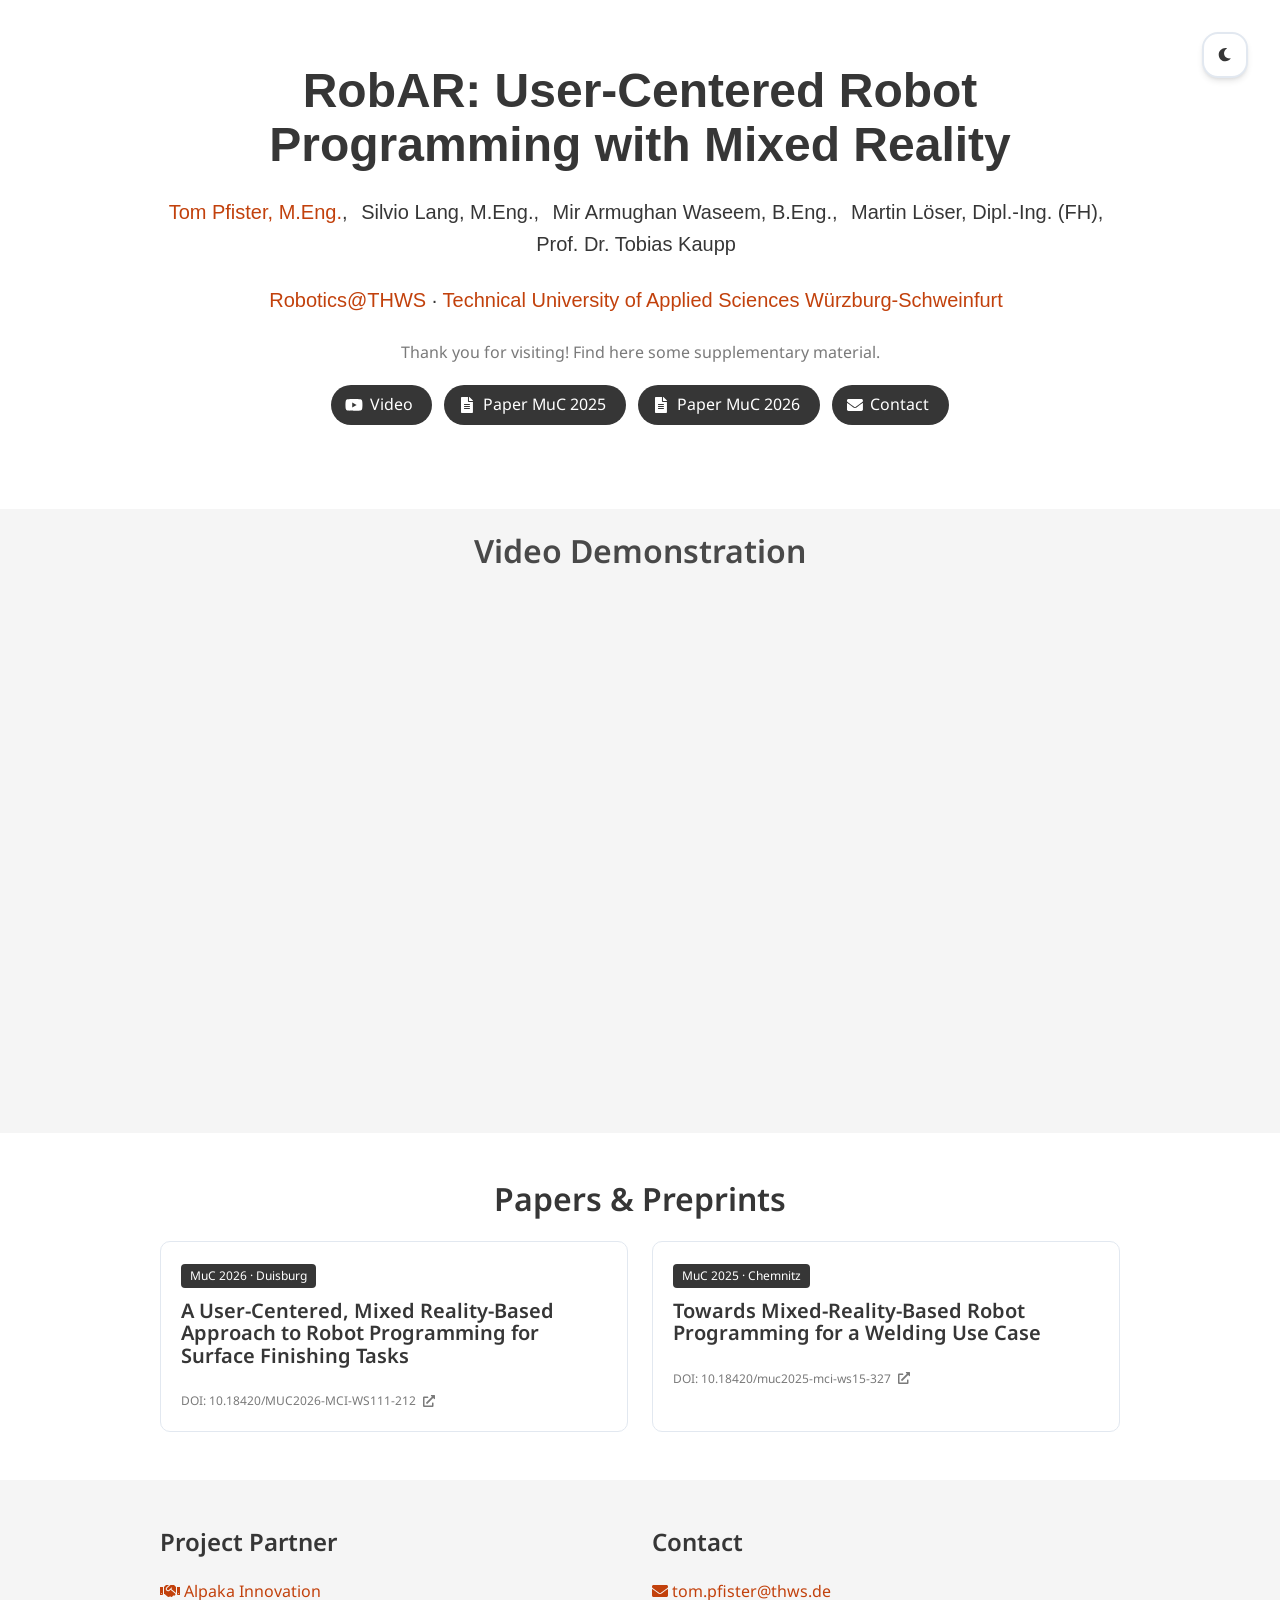
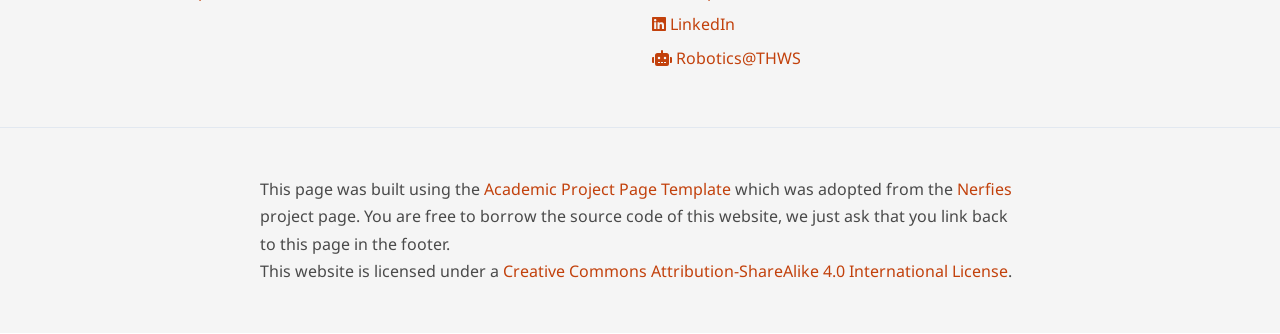
==== commit 38a133fd: "Drop unused libraries and scroll-to-top button Remove jQuery, bulma-carousel and bulma-slider (no ca" ====
--- a/index.html
+++ b/index.html
@@ -40,8 +40,6 @@
   <!-- Preconnect for performance -->
   <link rel="preconnect" href="https://fonts.googleapis.com">
   <link rel="preconnect" href="https://fonts.gstatic.com" crossorigin>
-  <link rel="preconnect" href="https://ajax.googleapis.com">
-  <link rel="preconnect" href="https://cdn.jsdelivr.net">
 
 
   <title>RobAR - User-Centered Robot Programming with Mixed Reality</title>
@@ -64,24 +62,11 @@
   <link rel="stylesheet" href="static/css/bulma.min.css">
   <link rel="stylesheet" href="static/css/index.css">
 
-  <!-- Non-critical CSS - Load asynchronously -->
-  <link rel="preload" href="static/css/bulma-carousel.min.css" as="style" onload="this.onload=null;this.rel='stylesheet'">
-  <link rel="preload" href="static/css/bulma-slider.min.css" as="style" onload="this.onload=null;this.rel='stylesheet'">
-
-  <!-- Fallback for browsers that don't support preload -->
-  <noscript>
-    <link rel="stylesheet" href="static/css/bulma-carousel.min.css">
-    <link rel="stylesheet" href="static/css/bulma-slider.min.css">
-  </noscript>
-
   <!-- Fonts - Optimized loading -->
   <link href="https://fonts.googleapis.com/css?family=Google+Sans|Noto+Sans|Castoro" rel="stylesheet">
 
-  <!-- Defer non-critical JavaScript -->
-  <script defer src="https://ajax.googleapis.com/ajax/libs/jquery/3.5.1/jquery.min.js"></script>
+  <!-- Icons and theme toggle -->
   <script defer src="static/js/fontawesome.all.min.js"></script>
-  <script defer src="static/js/bulma-carousel.min.js"></script>
-  <script defer src="static/js/bulma-slider.min.js"></script>
   <script defer src="static/js/index.js"></script>
 
   <!-- Website/Organization Structured Data -->
@@ -107,11 +92,6 @@
 <body>
 
 
-  <!-- Scroll to Top Button -->
-  <button class="scroll-to-top" onclick="scrollToTop()" title="Scroll to top" aria-label="Scroll to top">
-    <i class="fas fa-chevron-up"></i>
-  </button>
-
   <!-- Theme toggle -->
   <div class="more-works-container">
     <button class="theme-toggle" onclick="toggleTheme()" title="Toggle dark mode" aria-label="Toggle dark mode">
--- a/static/css/index.css
+++ b/static/css/index.css
@@ -373,41 +373,6 @@
   content: "ied!";
 }
 
-/* Scroll to Top Button */
-.scroll-to-top {
-  position: fixed;
-  bottom: 2rem;
-  right: 2rem;
-  width: 50px;
-  height: 50px;
-  background: var(--primary-color);
-  color: white;
-  border: none;
-  border-radius: 50%;
-  cursor: pointer;
-  opacity: 0;
-  visibility: hidden;
-  transition: var(--transition);
-  z-index: 999;
-  display: flex;
-  align-items: center;
-  justify-content: center;
-  font-size: 1.2rem;
-  box-shadow: var(--shadow-lg);
-}
-
-.scroll-to-top:hover {
-  background: var(--primary-hover);
-  transform: translateY(-3px);
-  box-shadow: var(--shadow-xl);
-}
-
-.scroll-to-top.visible {
-  opacity: 1;
-  visibility: visible;
-}
-
-
 /* More Works Dropdown */
 .more-works-container {
   position: fixed;
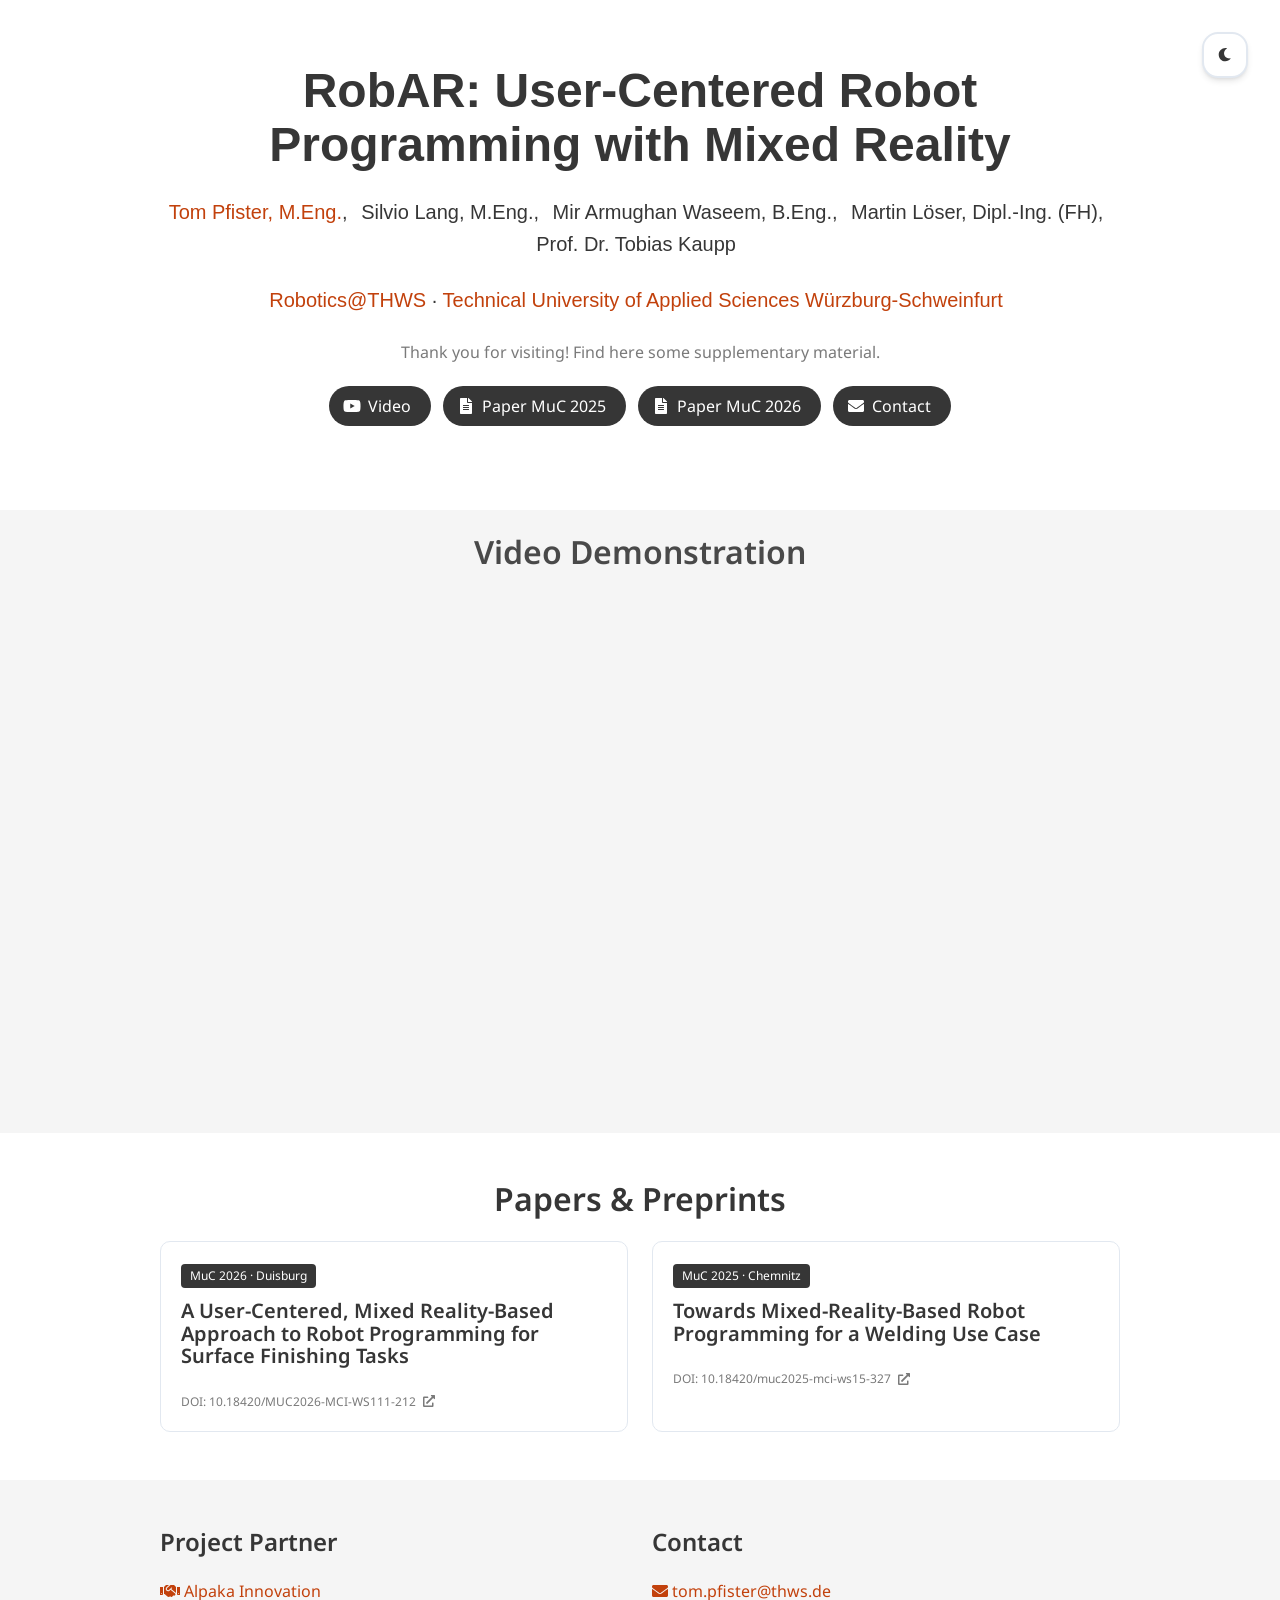
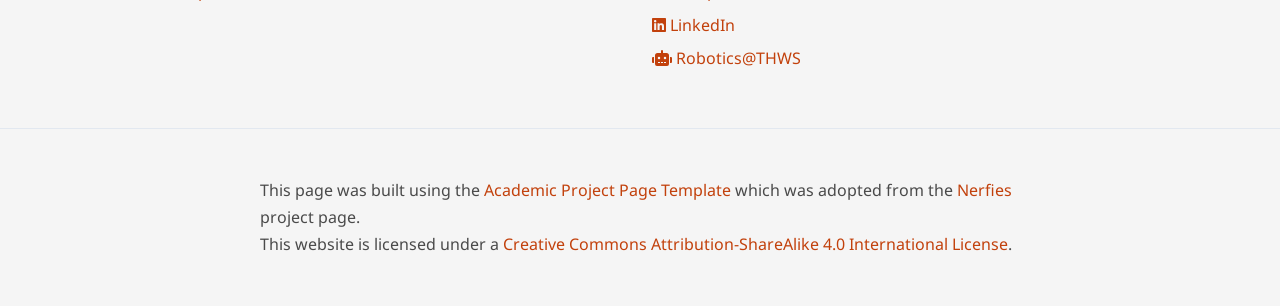
==== commit ffcabb66: "Remove template reuse note from footer Keep the template attribution and license line.  Co-Authored-" ====
--- a/index.html
+++ b/index.html
@@ -248,7 +248,7 @@
 
           <p>
             This page was built using the <a href="https://github.com/eliahuhorwitz/Academic-project-page-template" target="_blank">Academic Project Page Template</a> which was adopted from the <a href="https://nerfies.github.io" target="_blank">Nerfies</a> project page.
-            You are free to borrow the source code of this website, we just ask that you link back to this page in the footer. <br> This website is licensed under a <a rel="license"  href="http://creativecommons.org/licenses/by-sa/4.0/" target="_blank">Creative
+            <br> This website is licensed under a <a rel="license"  href="http://creativecommons.org/licenses/by-sa/4.0/" target="_blank">Creative
             Commons Attribution-ShareAlike 4.0 International License</a>.
           </p>
 
